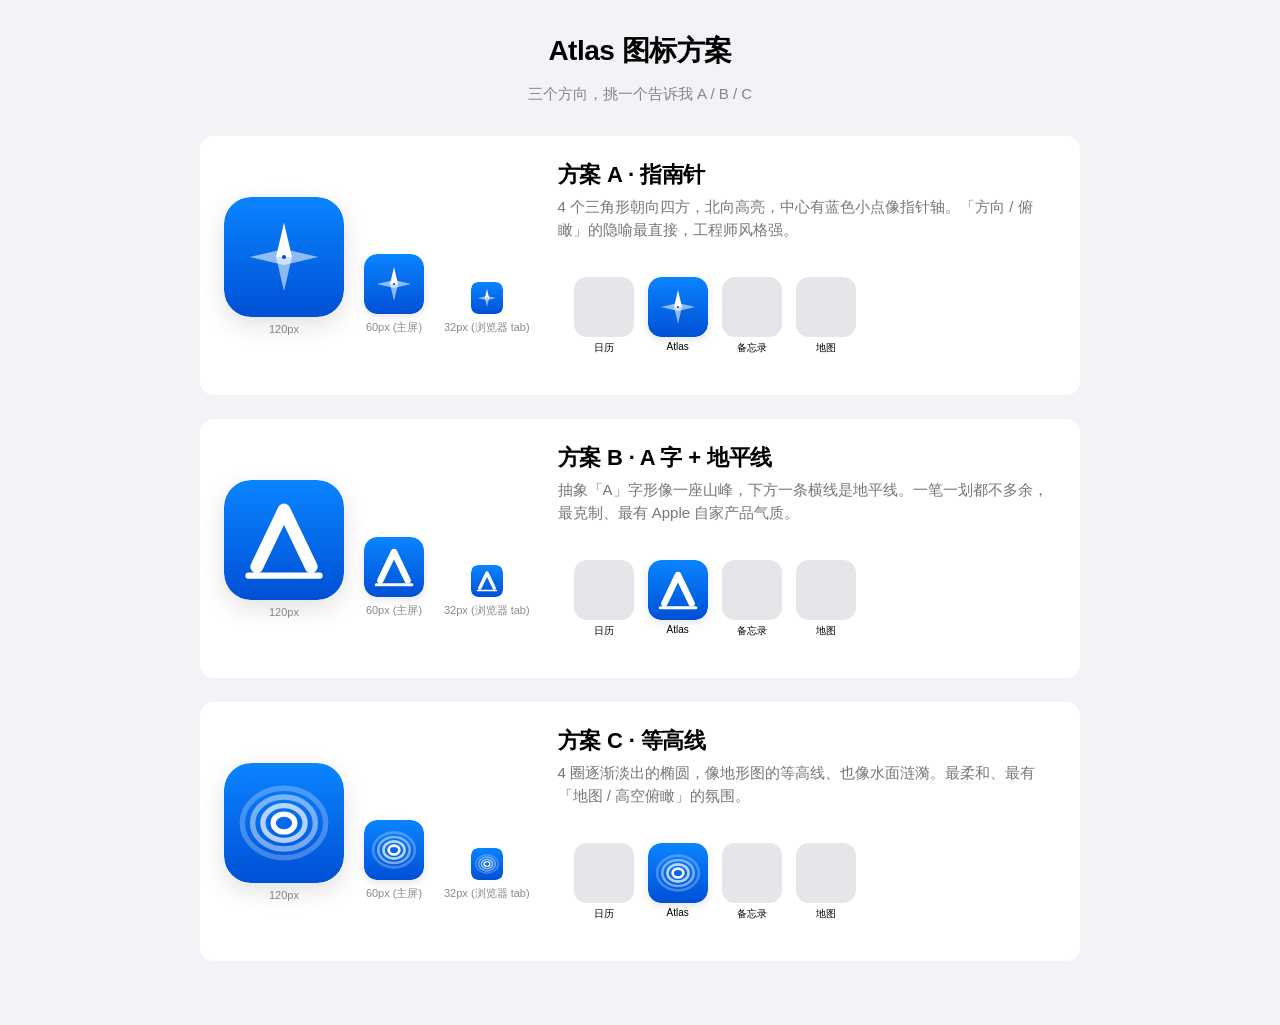
==== icon-preview.html @ 36cc10c9 "rename to Atlas · provide 3 icon options for review - Rebrand throughout: title, manifest name/short" ====
<!DOCTYPE html>
<html lang="zh-CN">
<head>
<meta charset="UTF-8">
<meta name="viewport" content="width=device-width, initial-scale=1">
<title>Atlas 图标方案预览</title>
<style>
  body {
    margin: 0;
    padding: 32px 16px 64px;
    background: #F2F2F7;
    color: #000;
    font-family: -apple-system, BlinkMacSystemFont, "SF Pro Display", "PingFang SC", sans-serif;
    -webkit-font-smoothing: antialiased;
  }
  h1 { text-align: center; font-weight: 700; font-size: 28px; margin: 0 0 8px; letter-spacing: -0.5px; }
  .sub { text-align: center; color: rgba(60,60,67,0.6); font-size: 15px; margin-bottom: 32px; }
  .grid { display: grid; gap: 24px; max-width: 880px; margin: 0 auto; }
  .card {
    background: #FFFFFF;
    border-radius: 14px;
    padding: 24px;
    display: grid;
    grid-template-columns: 1fr;
    gap: 16px;
  }
  @media (min-width: 640px) {
    .card { grid-template-columns: auto 1fr; align-items: center; gap: 28px; }
  }
  .preview { display: flex; align-items: center; gap: 20px; flex-wrap: wrap; }
  .sizes { display: flex; align-items: flex-end; gap: 20px; flex-wrap: wrap; }
  .size-item { display: flex; flex-direction: column; align-items: center; gap: 6px; }
  .size-label { font-size: 11px; color: rgba(60,60,67,0.6); }
  .icon-big   { width: 120px; height: 120px; border-radius: 27px; overflow: hidden; box-shadow: 0 8px 24px rgba(0,0,0,0.12); }
  .icon-mid   { width: 60px;  height: 60px;  border-radius: 13px; overflow: hidden; box-shadow: 0 3px 8px rgba(0,0,0,0.1); }
  .icon-small { width: 32px;  height: 32px;  border-radius: 7px;  overflow: hidden; }
  .info h2 { margin: 0 0 6px; font-size: 22px; font-weight: 600; letter-spacing: -0.2px; }
  .info p { margin: 0 0 12px; font-size: 15px; line-height: 1.5; color: rgba(60,60,67,0.7); }
  .pick {
    display: inline-block;
    background: #007AFF;
    color: white;
    padding: 8px 16px;
    border-radius: 10px;
    font-size: 14px;
    font-weight: 600;
    text-decoration: none;
  }
  .home-mock {
    background: linear-gradient(180deg, #fff 0%, #fff 100%);
    border-radius: 24px;
    padding: 16px;
    display: inline-grid;
    grid-template-columns: repeat(4, 60px);
    gap: 18px 14px;
    margin-top: 8px;
  }
  .home-cell { display: flex; flex-direction: column; align-items: center; gap: 4px; }
  .home-cell .lbl { font-size: 10px; color: #000; }
  .placeholder { width: 60px; height: 60px; border-radius: 13px; background: #E5E5EA; }
</style>
</head>
<body>
  <h1>Atlas 图标方案</h1>
  <p class="sub">三个方向，挑一个告诉我 A / B / C</p>

  <div class="grid">
    <div class="card">
      <div class="preview">
        <div class="sizes">
          <div class="size-item"><div class="icon-big"><img src="icons/icon-a.svg" width="120" height="120" alt=""></div><span class="size-label">120px</span></div>
          <div class="size-item"><div class="icon-mid"><img src="icons/icon-a.svg" width="60" height="60" alt=""></div><span class="size-label">60px (主屏)</span></div>
          <div class="size-item"><div class="icon-small"><img src="icons/icon-a.svg" width="32" height="32" alt=""></div><span class="size-label">32px (浏览器 tab)</span></div>
        </div>
      </div>
      <div class="info">
        <h2>方案 A · 指南针</h2>
        <p>4 个三角形朝向四方，北向高亮，中心有蓝色小点像指针轴。「方向 / 俯瞰」的隐喻最直接，工程师风格强。</p>
        <div class="home-mock">
          <div class="home-cell"><div class="placeholder"></div><div class="lbl">日历</div></div>
          <div class="home-cell"><div class="icon-mid"><img src="icons/icon-a.svg" width="60" height="60" alt=""></div><div class="lbl">Atlas</div></div>
          <div class="home-cell"><div class="placeholder"></div><div class="lbl">备忘录</div></div>
          <div class="home-cell"><div class="placeholder"></div><div class="lbl">地图</div></div>
        </div>
      </div>
    </div>

    <div class="card">
      <div class="preview">
        <div class="sizes">
          <div class="size-item"><div class="icon-big"><img src="icons/icon-b.svg" width="120" height="120" alt=""></div><span class="size-label">120px</span></div>
          <div class="size-item"><div class="icon-mid"><img src="icons/icon-b.svg" width="60" height="60" alt=""></div><span class="size-label">60px (主屏)</span></div>
          <div class="size-item"><div class="icon-small"><img src="icons/icon-b.svg" width="32" height="32" alt=""></div><span class="size-label">32px (浏览器 tab)</span></div>
        </div>
      </div>
      <div class="info">
        <h2>方案 B · A 字 + 地平线</h2>
        <p>抽象「A」字形像一座山峰，下方一条横线是地平线。一笔一划都不多余，最克制、最有 Apple 自家产品气质。</p>
        <div class="home-mock">
          <div class="home-cell"><div class="placeholder"></div><div class="lbl">日历</div></div>
          <div class="home-cell"><div class="icon-mid"><img src="icons/icon-b.svg" width="60" height="60" alt=""></div><div class="lbl">Atlas</div></div>
          <div class="home-cell"><div class="placeholder"></div><div class="lbl">备忘录</div></div>
          <div class="home-cell"><div class="placeholder"></div><div class="lbl">地图</div></div>
        </div>
      </div>
    </div>

    <div class="card">
      <div class="preview">
        <div class="sizes">
          <div class="size-item"><div class="icon-big"><img src="icons/icon-c.svg" width="120" height="120" alt=""></div><span class="size-label">120px</span></div>
          <div class="size-item"><div class="icon-mid"><img src="icons/icon-c.svg" width="60" height="60" alt=""></div><span class="size-label">60px (主屏)</span></div>
          <div class="size-item"><div class="icon-small"><img src="icons/icon-c.svg" width="32" height="32" alt=""></div><span class="size-label">32px (浏览器 tab)</span></div>
        </div>
      </div>
      <div class="info">
        <h2>方案 C · 等高线</h2>
        <p>4 圈逐渐淡出的椭圆，像地形图的等高线、也像水面涟漪。最柔和、最有「地图 / 高空俯瞰」的氛围。</p>
        <div class="home-mock">
          <div class="home-cell"><div class="placeholder"></div><div class="lbl">日历</div></div>
          <div class="home-cell"><div class="icon-mid"><img src="icons/icon-c.svg" width="60" height="60" alt=""></div><div class="lbl">Atlas</div></div>
          <div class="home-cell"><div class="placeholder"></div><div class="lbl">备忘录</div></div>
          <div class="home-cell"><div class="placeholder"></div><div class="lbl">地图</div></div>
        </div>
      </div>
    </div>
  </div>
</body>
</html>
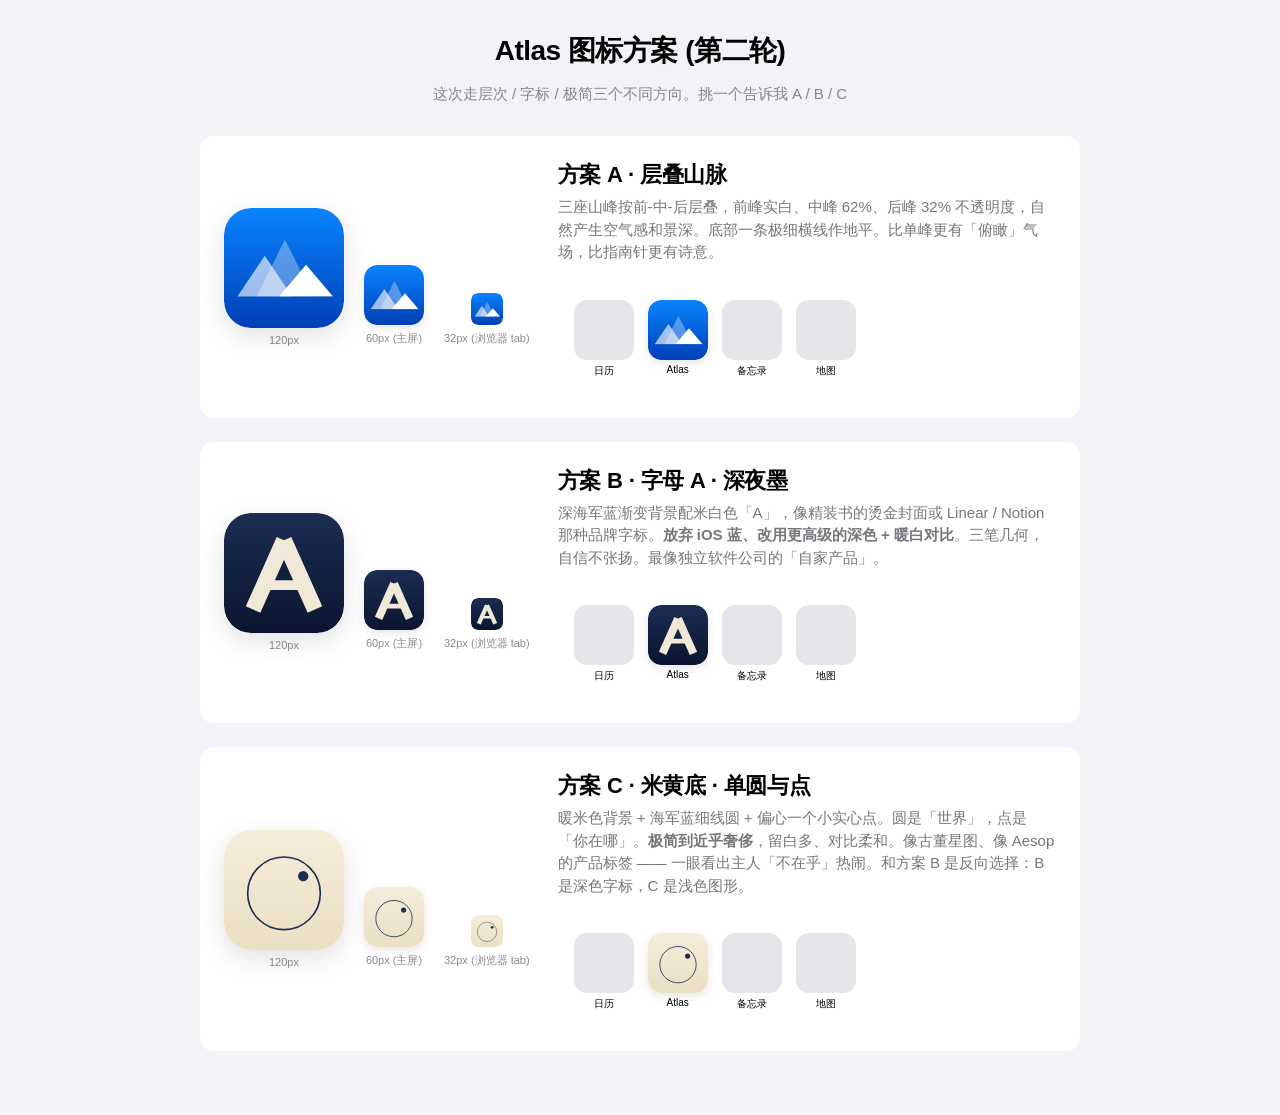
==== commit 67a26ec3: "icons: second round — 3 more premium directions Previous trio (compass / mountain+horizon / concentr" ====
--- a/icon-preview.html
+++ b/icon-preview.html
@@ -61,8 +61,8 @@
 </style>
 </head>
 <body>
-  <h1>Atlas 图标方案</h1>
-  <p class="sub">三个方向，挑一个告诉我 A / B / C</p>
+  <h1>Atlas 图标方案 (第二轮)</h1>
+  <p class="sub">这次走层次 / 字标 / 极简三个不同方向。挑一个告诉我 A / B / C</p>
 
   <div class="grid">
     <div class="card">
@@ -74,8 +74,8 @@
         </div>
       </div>
       <div class="info">
-        <h2>方案 A · 指南针</h2>
-        <p>4 个三角形朝向四方，北向高亮，中心有蓝色小点像指针轴。「方向 / 俯瞰」的隐喻最直接，工程师风格强。</p>
+        <h2>方案 A · 层叠山脉</h2>
+        <p>三座山峰按前-中-后层叠，前峰实白、中峰 62%、后峰 32% 不透明度，自然产生空气感和景深。底部一条极细横线作地平。比单峰更有「俯瞰」气场，比指南针更有诗意。</p>
         <div class="home-mock">
           <div class="home-cell"><div class="placeholder"></div><div class="lbl">日历</div></div>
           <div class="home-cell"><div class="icon-mid"><img src="icons/icon-a.svg" width="60" height="60" alt=""></div><div class="lbl">Atlas</div></div>
@@ -94,8 +94,8 @@
         </div>
       </div>
       <div class="info">
-        <h2>方案 B · A 字 + 地平线</h2>
-        <p>抽象「A」字形像一座山峰，下方一条横线是地平线。一笔一划都不多余，最克制、最有 Apple 自家产品气质。</p>
+        <h2>方案 B · 字母 A · 深夜墨</h2>
+        <p>深海军蓝渐变背景配米白色「A」，像精装书的烫金封面或 Linear / Notion 那种品牌字标。<strong>放弃 iOS 蓝、改用更高级的深色 + 暖白对比</strong>。三笔几何，自信不张扬。最像独立软件公司的「自家产品」。</p>
         <div class="home-mock">
           <div class="home-cell"><div class="placeholder"></div><div class="lbl">日历</div></div>
           <div class="home-cell"><div class="icon-mid"><img src="icons/icon-b.svg" width="60" height="60" alt=""></div><div class="lbl">Atlas</div></div>
@@ -114,8 +114,8 @@
         </div>
       </div>
       <div class="info">
-        <h2>方案 C · 等高线</h2>
-        <p>4 圈逐渐淡出的椭圆，像地形图的等高线、也像水面涟漪。最柔和、最有「地图 / 高空俯瞰」的氛围。</p>
+        <h2>方案 C · 米黄底 · 单圆与点</h2>
+        <p>暖米色背景 + 海军蓝细线圆 + 偏心一个小实心点。圆是「世界」，点是「你在哪」。<strong>极简到近乎奢侈</strong>，留白多、对比柔和。像古董星图、像 Aesop 的产品标签 —— 一眼看出主人「不在乎」热闹。和方案 B 是反向选择：B 是深色字标，C 是浅色图形。</p>
         <div class="home-mock">
           <div class="home-cell"><div class="placeholder"></div><div class="lbl">日历</div></div>
           <div class="home-cell"><div class="icon-mid"><img src="icons/icon-c.svg" width="60" height="60" alt=""></div><div class="lbl">Atlas</div></div>
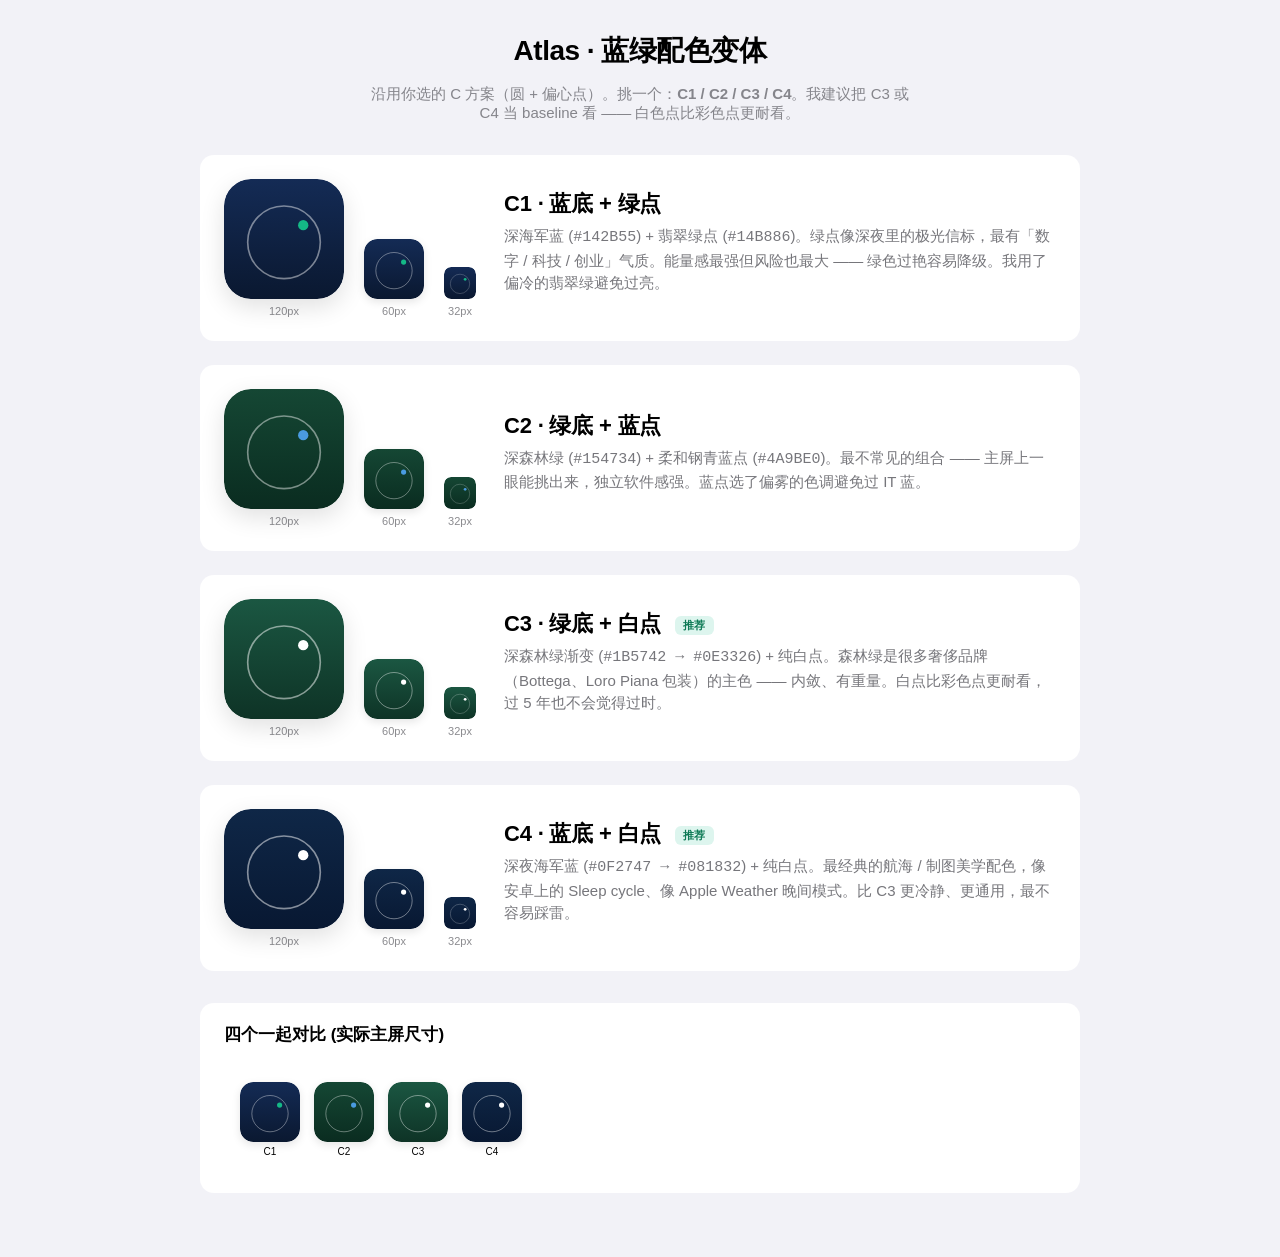
==== commit 417a3c86: "icons: 4 blue-green palette variants of design C User picked the circle+dot composition but wanted b" ====
--- a/icon-preview.html
+++ b/icon-preview.html
@@ -3,7 +3,7 @@
 <head>
 <meta charset="UTF-8">
 <meta name="viewport" content="width=device-width, initial-scale=1">
-<title>Atlas 图标方案预览</title>
+<title>Atlas 图标方案 · 蓝绿变体</title>
 <style>
   body {
     margin: 0;
@@ -14,7 +14,7 @@
     -webkit-font-smoothing: antialiased;
   }
   h1 { text-align: center; font-weight: 700; font-size: 28px; margin: 0 0 8px; letter-spacing: -0.5px; }
-  .sub { text-align: center; color: rgba(60,60,67,0.6); font-size: 15px; margin-bottom: 32px; }
+  .sub { text-align: center; color: rgba(60,60,67,0.6); font-size: 15px; margin-bottom: 32px; max-width: 560px; margin-left: auto; margin-right: auto; }
   .grid { display: grid; gap: 24px; max-width: 880px; margin: 0 auto; }
   .card {
     background: #FFFFFF;
@@ -36,16 +36,6 @@
   .icon-small { width: 32px;  height: 32px;  border-radius: 7px;  overflow: hidden; }
   .info h2 { margin: 0 0 6px; font-size: 22px; font-weight: 600; letter-spacing: -0.2px; }
   .info p { margin: 0 0 12px; font-size: 15px; line-height: 1.5; color: rgba(60,60,67,0.7); }
-  .pick {
-    display: inline-block;
-    background: #007AFF;
-    color: white;
-    padding: 8px 16px;
-    border-radius: 10px;
-    font-size: 14px;
-    font-weight: 600;
-    text-decoration: none;
-  }
   .home-mock {
     background: linear-gradient(180deg, #fff 0%, #fff 100%);
     border-radius: 24px;
@@ -58,72 +48,96 @@
   .home-cell { display: flex; flex-direction: column; align-items: center; gap: 4px; }
   .home-cell .lbl { font-size: 10px; color: #000; }
   .placeholder { width: 60px; height: 60px; border-radius: 13px; background: #E5E5EA; }
+  .tag {
+    display: inline-block;
+    padding: 2px 8px;
+    border-radius: 6px;
+    font-size: 11px;
+    font-weight: 600;
+    letter-spacing: 0.04em;
+    text-transform: uppercase;
+    margin-left: 8px;
+    background: rgba(20, 184, 134, 0.14);
+    color: #0D7A55;
+    vertical-align: middle;
+  }
 </style>
 </head>
 <body>
-  <h1>Atlas 图标方案 (第二轮)</h1>
-  <p class="sub">这次走层次 / 字标 / 极简三个不同方向。挑一个告诉我 A / B / C</p>
+  <h1>Atlas · 蓝绿配色变体</h1>
+  <p class="sub">沿用你选的 C 方案（圆 + 偏心点）。挑一个：<strong>C1 / C2 / C3 / C4</strong>。我建议把 C3 或 C4 当 baseline 看 —— 白色点比彩色点更耐看。</p>
 
   <div class="grid">
+
     <div class="card">
       <div class="preview">
         <div class="sizes">
-          <div class="size-item"><div class="icon-big"><img src="icons/icon-a.svg" width="120" height="120" alt=""></div><span class="size-label">120px</span></div>
-          <div class="size-item"><div class="icon-mid"><img src="icons/icon-a.svg" width="60" height="60" alt=""></div><span class="size-label">60px (主屏)</span></div>
-          <div class="size-item"><div class="icon-small"><img src="icons/icon-a.svg" width="32" height="32" alt=""></div><span class="size-label">32px (浏览器 tab)</span></div>
+          <div class="size-item"><div class="icon-big"><img src="icons/icon-c1.svg" width="120" height="120" alt=""></div><span class="size-label">120px</span></div>
+          <div class="size-item"><div class="icon-mid"><img src="icons/icon-c1.svg" width="60" height="60" alt=""></div><span class="size-label">60px</span></div>
+          <div class="size-item"><div class="icon-small"><img src="icons/icon-c1.svg" width="32" height="32" alt=""></div><span class="size-label">32px</span></div>
         </div>
       </div>
       <div class="info">
-        <h2>方案 A · 层叠山脉</h2>
-        <p>三座山峰按前-中-后层叠，前峰实白、中峰 62%、后峰 32% 不透明度，自然产生空气感和景深。底部一条极细横线作地平。比单峰更有「俯瞰」气场，比指南针更有诗意。</p>
-        <div class="home-mock">
-          <div class="home-cell"><div class="placeholder"></div><div class="lbl">日历</div></div>
-          <div class="home-cell"><div class="icon-mid"><img src="icons/icon-a.svg" width="60" height="60" alt=""></div><div class="lbl">Atlas</div></div>
-          <div class="home-cell"><div class="placeholder"></div><div class="lbl">备忘录</div></div>
-          <div class="home-cell"><div class="placeholder"></div><div class="lbl">地图</div></div>
-        </div>
+        <h2>C1 · 蓝底 + 绿点</h2>
+        <p>深海军蓝 (<code>#142B55</code>) + 翡翠绿点 (<code>#14B886</code>)。绿点像深夜里的极光信标，最有「数字 / 科技 / 创业」气质。能量感最强但风险也最大 —— 绿色过艳容易降级。我用了偏冷的翡翠绿避免过亮。</p>
       </div>
     </div>
 
     <div class="card">
       <div class="preview">
         <div class="sizes">
-          <div class="size-item"><div class="icon-big"><img src="icons/icon-b.svg" width="120" height="120" alt=""></div><span class="size-label">120px</span></div>
-          <div class="size-item"><div class="icon-mid"><img src="icons/icon-b.svg" width="60" height="60" alt=""></div><span class="size-label">60px (主屏)</span></div>
-          <div class="size-item"><div class="icon-small"><img src="icons/icon-b.svg" width="32" height="32" alt=""></div><span class="size-label">32px (浏览器 tab)</span></div>
+          <div class="size-item"><div class="icon-big"><img src="icons/icon-c2.svg" width="120" height="120" alt=""></div><span class="size-label">120px</span></div>
+          <div class="size-item"><div class="icon-mid"><img src="icons/icon-c2.svg" width="60" height="60" alt=""></div><span class="size-label">60px</span></div>
+          <div class="size-item"><div class="icon-small"><img src="icons/icon-c2.svg" width="32" height="32" alt=""></div><span class="size-label">32px</span></div>
         </div>
       </div>
       <div class="info">
-        <h2>方案 B · 字母 A · 深夜墨</h2>
-        <p>深海军蓝渐变背景配米白色「A」，像精装书的烫金封面或 Linear / Notion 那种品牌字标。<strong>放弃 iOS 蓝、改用更高级的深色 + 暖白对比</strong>。三笔几何，自信不张扬。最像独立软件公司的「自家产品」。</p>
-        <div class="home-mock">
-          <div class="home-cell"><div class="placeholder"></div><div class="lbl">日历</div></div>
-          <div class="home-cell"><div class="icon-mid"><img src="icons/icon-b.svg" width="60" height="60" alt=""></div><div class="lbl">Atlas</div></div>
-          <div class="home-cell"><div class="placeholder"></div><div class="lbl">备忘录</div></div>
-          <div class="home-cell"><div class="placeholder"></div><div class="lbl">地图</div></div>
-        </div>
+        <h2>C2 · 绿底 + 蓝点</h2>
+        <p>深森林绿 (<code>#154734</code>) + 柔和钢青蓝点 (<code>#4A9BE0</code>)。最不常见的组合 —— 主屏上一眼能挑出来，独立软件感强。蓝点选了偏雾的色调避免过 IT 蓝。</p>
       </div>
     </div>
 
     <div class="card">
       <div class="preview">
         <div class="sizes">
-          <div class="size-item"><div class="icon-big"><img src="icons/icon-c.svg" width="120" height="120" alt=""></div><span class="size-label">120px</span></div>
-          <div class="size-item"><div class="icon-mid"><img src="icons/icon-c.svg" width="60" height="60" alt=""></div><span class="size-label">60px (主屏)</span></div>
-          <div class="size-item"><div class="icon-small"><img src="icons/icon-c.svg" width="32" height="32" alt=""></div><span class="size-label">32px (浏览器 tab)</span></div>
+          <div class="size-item"><div class="icon-big"><img src="icons/icon-c3.svg" width="120" height="120" alt=""></div><span class="size-label">120px</span></div>
+          <div class="size-item"><div class="icon-mid"><img src="icons/icon-c3.svg" width="60" height="60" alt=""></div><span class="size-label">60px</span></div>
+          <div class="size-item"><div class="icon-small"><img src="icons/icon-c3.svg" width="32" height="32" alt=""></div><span class="size-label">32px</span></div>
         </div>
       </div>
       <div class="info">
-        <h2>方案 C · 米黄底 · 单圆与点</h2>
-        <p>暖米色背景 + 海军蓝细线圆 + 偏心一个小实心点。圆是「世界」，点是「你在哪」。<strong>极简到近乎奢侈</strong>，留白多、对比柔和。像古董星图、像 Aesop 的产品标签 —— 一眼看出主人「不在乎」热闹。和方案 B 是反向选择：B 是深色字标，C 是浅色图形。</p>
-        <div class="home-mock">
-          <div class="home-cell"><div class="placeholder"></div><div class="lbl">日历</div></div>
-          <div class="home-cell"><div class="icon-mid"><img src="icons/icon-c.svg" width="60" height="60" alt=""></div><div class="lbl">Atlas</div></div>
-          <div class="home-cell"><div class="placeholder"></div><div class="lbl">备忘录</div></div>
-          <div class="home-cell"><div class="placeholder"></div><div class="lbl">地图</div></div>
+        <h2>C3 · 绿底 + 白点 <span class="tag">推荐</span></h2>
+        <p>深森林绿渐变 (<code>#1B5742 → #0E3326</code>) + 纯白点。森林绿是很多奢侈品牌（Bottega、Loro Piana 包装）的主色 —— 内敛、有重量。白点比彩色点更耐看，过 5 年也不会觉得过时。</p>
+      </div>
+    </div>
+
+    <div class="card">
+      <div class="preview">
+        <div class="sizes">
+          <div class="size-item"><div class="icon-big"><img src="icons/icon-c4.svg" width="120" height="120" alt=""></div><span class="size-label">120px</span></div>
+          <div class="size-item"><div class="icon-mid"><img src="icons/icon-c4.svg" width="60" height="60" alt=""></div><span class="size-label">60px</span></div>
+          <div class="size-item"><div class="icon-small"><img src="icons/icon-c4.svg" width="32" height="32" alt=""></div><span class="size-label">32px</span></div>
         </div>
+      </div>
+      <div class="info">
+        <h2>C4 · 蓝底 + 白点 <span class="tag">推荐</span></h2>
+        <p>深夜海军蓝 (<code>#0F2747 → #081832</code>) + 纯白点。最经典的航海 / 制图美学配色，像安卓上的 Sleep cycle、像 Apple Weather 晚间模式。比 C3 更冷静、更通用，最不容易踩雷。</p>
+      </div>
+    </div>
+
+  </div>
+
+  <div class="grid" style="margin-top: 32px;">
+    <div class="card" style="display:block; padding: 20px 24px;">
+      <h2 style="margin:0 0 12px; font-size: 17px; font-weight: 600;">四个一起对比 (实际主屏尺寸)</h2>
+      <div class="home-mock" style="grid-template-columns: repeat(4, 60px);">
+        <div class="home-cell"><div class="icon-mid"><img src="icons/icon-c1.svg" width="60" height="60" alt=""></div><div class="lbl">C1</div></div>
+        <div class="home-cell"><div class="icon-mid"><img src="icons/icon-c2.svg" width="60" height="60" alt=""></div><div class="lbl">C2</div></div>
+        <div class="home-cell"><div class="icon-mid"><img src="icons/icon-c3.svg" width="60" height="60" alt=""></div><div class="lbl">C3</div></div>
+        <div class="home-cell"><div class="icon-mid"><img src="icons/icon-c4.svg" width="60" height="60" alt=""></div><div class="lbl">C4</div></div>
       </div>
     </div>
   </div>
+
 </body>
 </html>
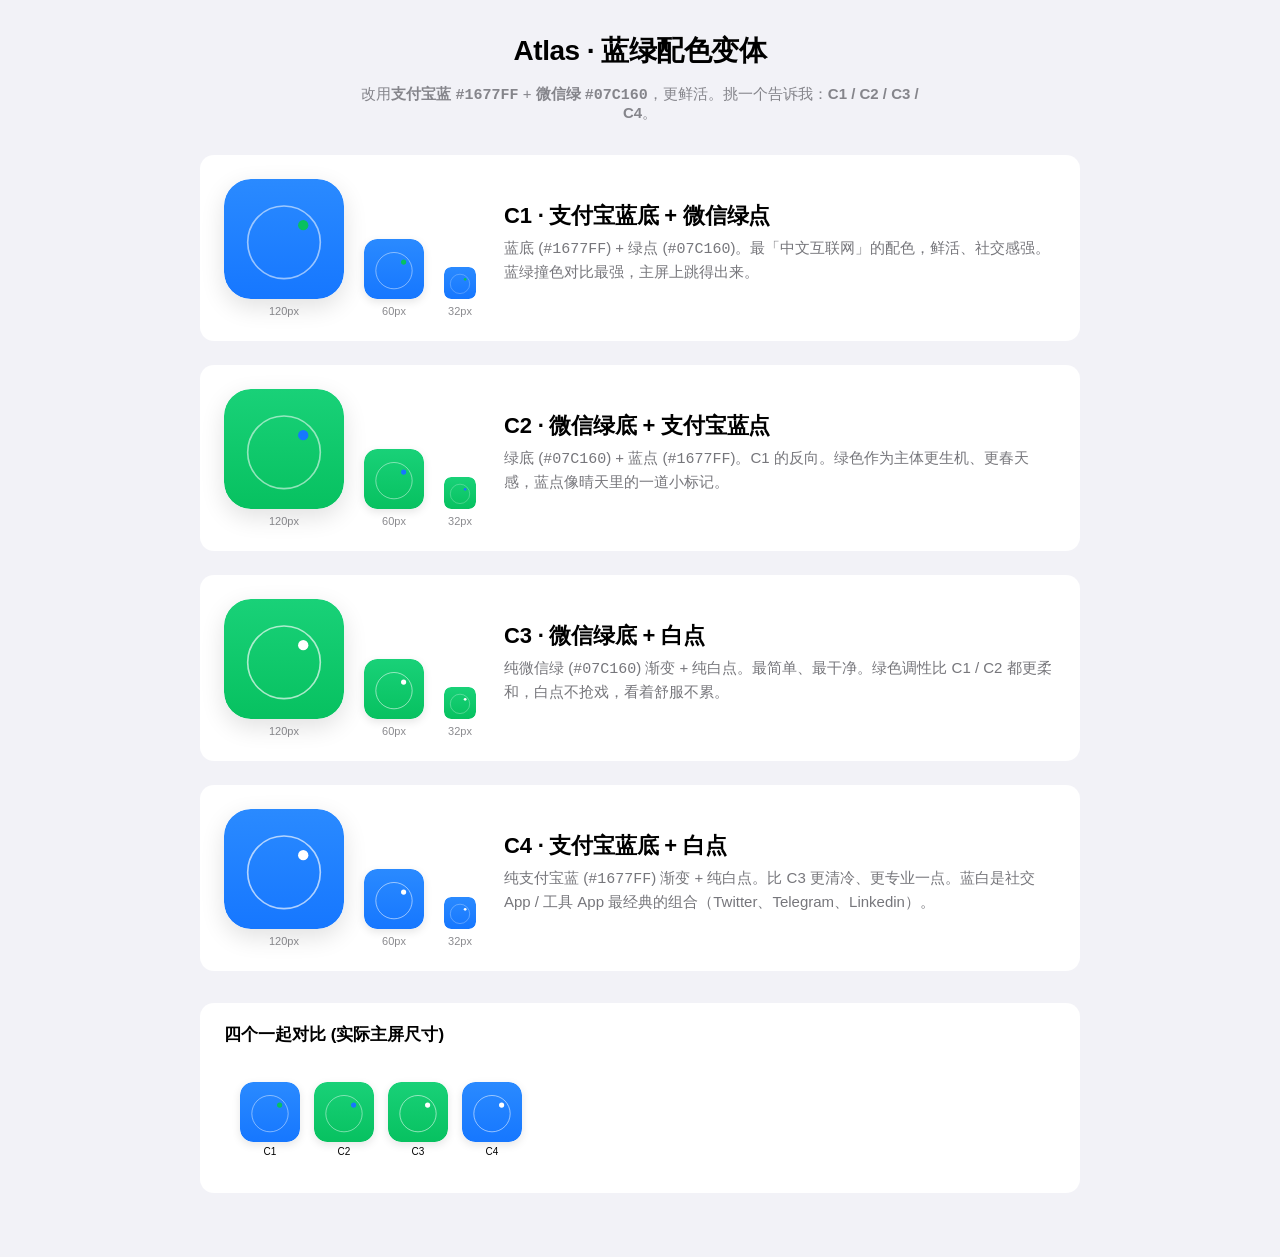
==== commit 02d02493: "icons: switch C variants to Alipay blue + WeChat green User said the previous deep navy / forest gre" ====
--- a/icon-preview.html
+++ b/icon-preview.html
@@ -65,7 +65,7 @@
 </head>
 <body>
   <h1>Atlas · 蓝绿配色变体</h1>
-  <p class="sub">沿用你选的 C 方案（圆 + 偏心点）。挑一个：<strong>C1 / C2 / C3 / C4</strong>。我建议把 C3 或 C4 当 baseline 看 —— 白色点比彩色点更耐看。</p>
+  <p class="sub">改用<strong>支付宝蓝 <code>#1677FF</code></strong> + <strong>微信绿 <code>#07C160</code></strong>，更鲜活。挑一个告诉我：<strong>C1 / C2 / C3 / C4</strong>。</p>
 
   <div class="grid">
 
@@ -78,8 +78,8 @@
         </div>
       </div>
       <div class="info">
-        <h2>C1 · 蓝底 + 绿点</h2>
-        <p>深海军蓝 (<code>#142B55</code>) + 翡翠绿点 (<code>#14B886</code>)。绿点像深夜里的极光信标，最有「数字 / 科技 / 创业」气质。能量感最强但风险也最大 —— 绿色过艳容易降级。我用了偏冷的翡翠绿避免过亮。</p>
+        <h2>C1 · 支付宝蓝底 + 微信绿点</h2>
+        <p>蓝底 (<code>#1677FF</code>) + 绿点 (<code>#07C160</code>)。最「中文互联网」的配色，鲜活、社交感强。蓝绿撞色对比最强，主屏上跳得出来。</p>
       </div>
     </div>
 
@@ -92,8 +92,8 @@
         </div>
       </div>
       <div class="info">
-        <h2>C2 · 绿底 + 蓝点</h2>
-        <p>深森林绿 (<code>#154734</code>) + 柔和钢青蓝点 (<code>#4A9BE0</code>)。最不常见的组合 —— 主屏上一眼能挑出来，独立软件感强。蓝点选了偏雾的色调避免过 IT 蓝。</p>
+        <h2>C2 · 微信绿底 + 支付宝蓝点</h2>
+        <p>绿底 (<code>#07C160</code>) + 蓝点 (<code>#1677FF</code>)。C1 的反向。绿色作为主体更生机、更春天感，蓝点像晴天里的一道小标记。</p>
       </div>
     </div>
 
@@ -106,8 +106,8 @@
         </div>
       </div>
       <div class="info">
-        <h2>C3 · 绿底 + 白点 <span class="tag">推荐</span></h2>
-        <p>深森林绿渐变 (<code>#1B5742 → #0E3326</code>) + 纯白点。森林绿是很多奢侈品牌（Bottega、Loro Piana 包装）的主色 —— 内敛、有重量。白点比彩色点更耐看，过 5 年也不会觉得过时。</p>
+        <h2>C3 · 微信绿底 + 白点</h2>
+        <p>纯微信绿 (<code>#07C160</code>) 渐变 + 纯白点。最简单、最干净。绿色调性比 C1 / C2 都更柔和，白点不抢戏，看着舒服不累。</p>
       </div>
     </div>
 
@@ -120,8 +120,8 @@
         </div>
       </div>
       <div class="info">
-        <h2>C4 · 蓝底 + 白点 <span class="tag">推荐</span></h2>
-        <p>深夜海军蓝 (<code>#0F2747 → #081832</code>) + 纯白点。最经典的航海 / 制图美学配色，像安卓上的 Sleep cycle、像 Apple Weather 晚间模式。比 C3 更冷静、更通用，最不容易踩雷。</p>
+        <h2>C4 · 支付宝蓝底 + 白点</h2>
+        <p>纯支付宝蓝 (<code>#1677FF</code>) 渐变 + 纯白点。比 C3 更清冷、更专业一点。蓝白是社交 App / 工具 App 最经典的组合（Twitter、Telegram、Linkedin）。</p>
       </div>
     </div>
 
